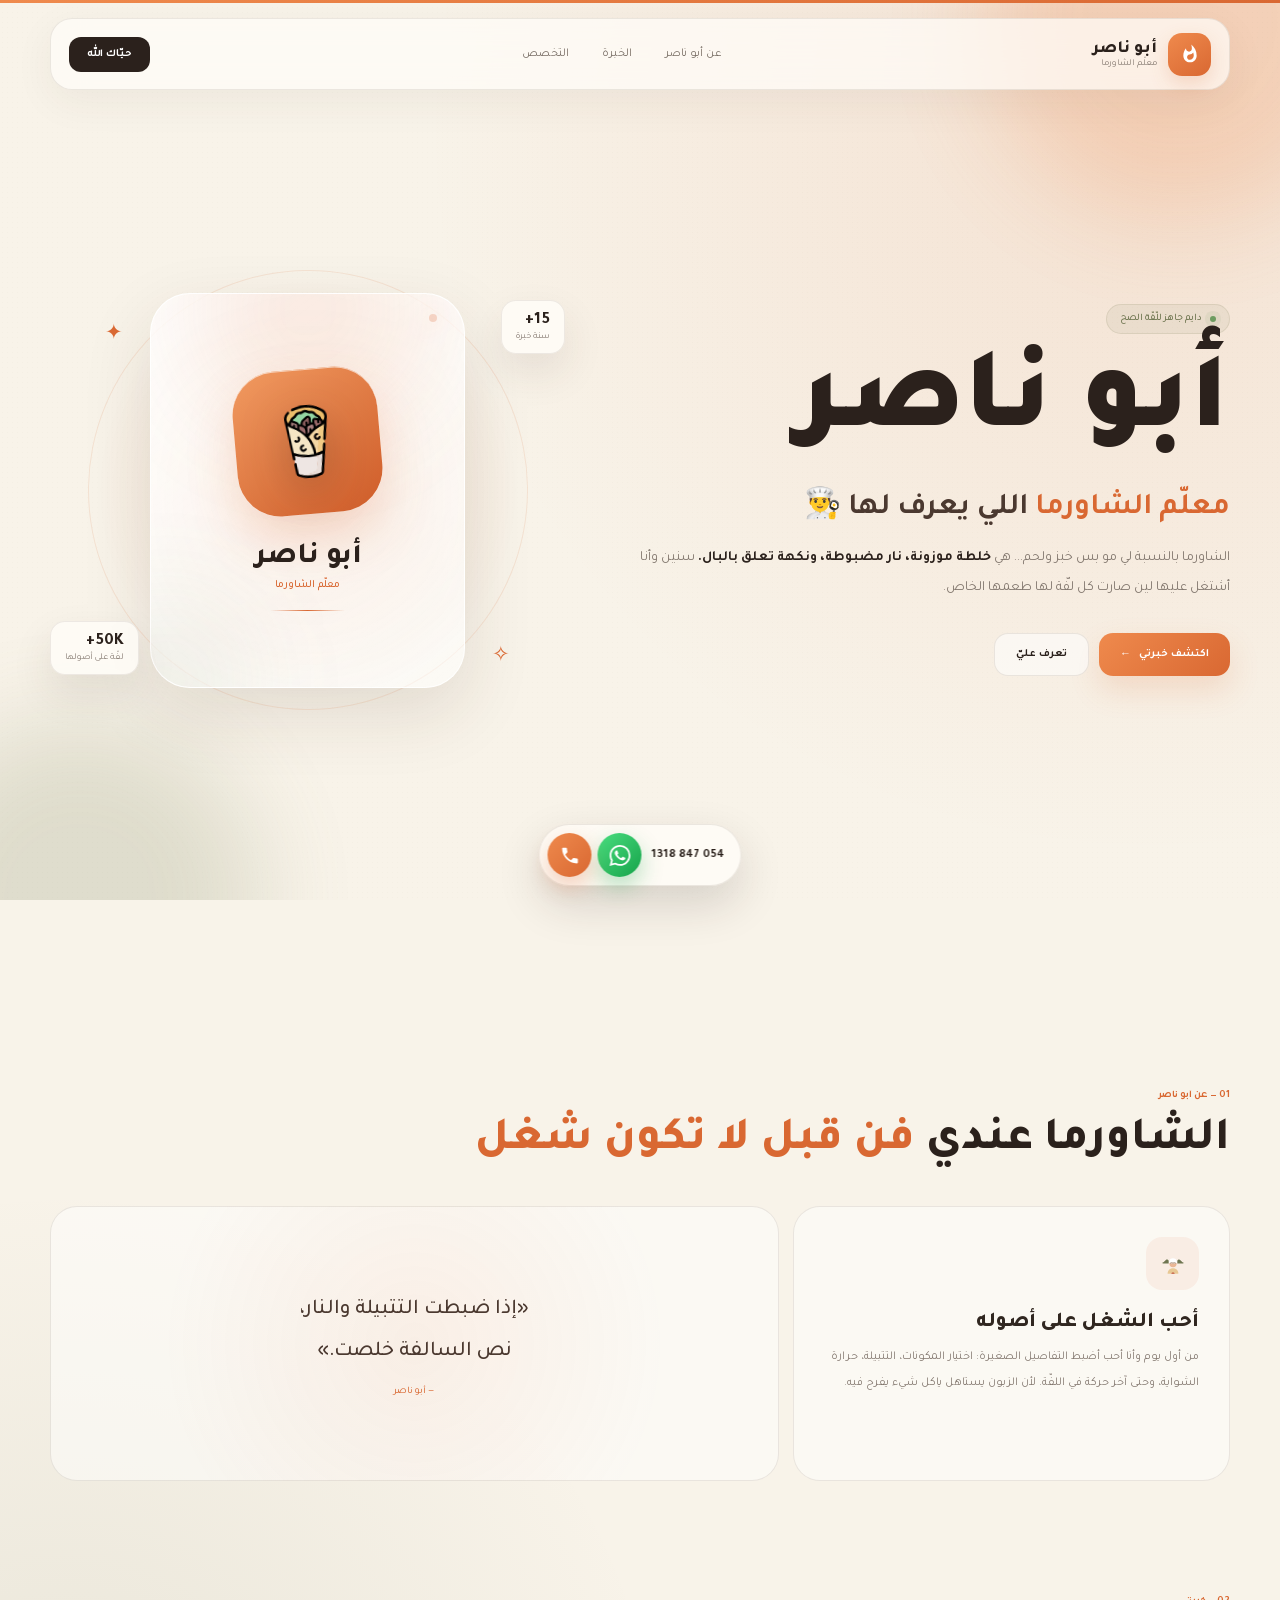
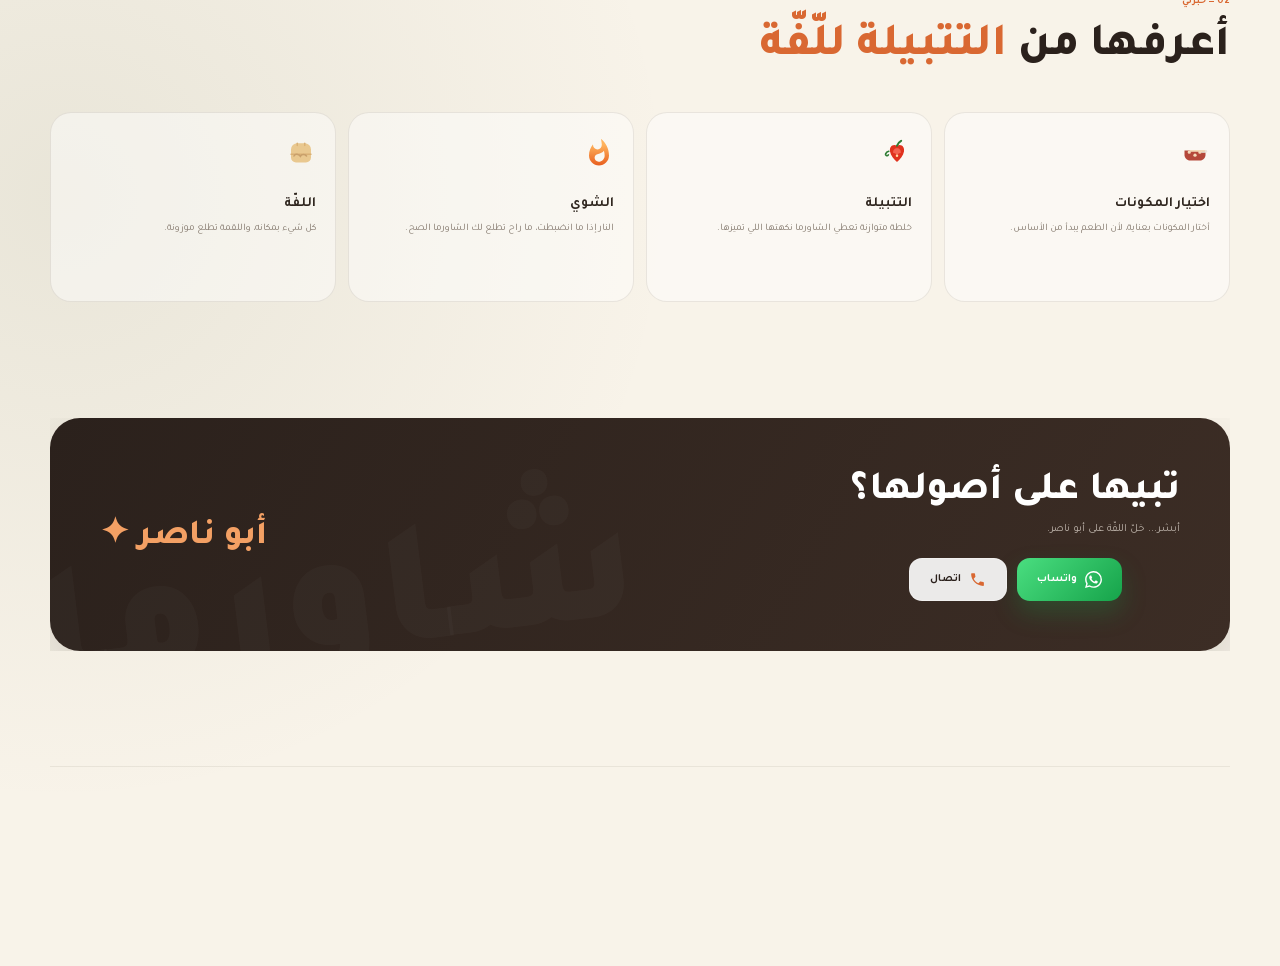
==== index.html @ ac4c7641 "ابو ناصر — معرفی شاورما، فونت Tajawal محلی، آواتار وکتوری" ====
<!DOCTYPE html>
<html lang="ar" dir="rtl" class="no-js">
<head>
<meta charset="UTF-8">
<meta name="viewport" content="width=device-width, initial-scale=1.0">
<meta name="color-scheme" content="light">
<meta name="theme-color" content="#f8f3e9">
<meta name="description" content="أبو ناصر — معلّم الشاورما. 15+ سنة خبرة، تتبيلة مضبوطة ونار صح، الطعم اللي يستاهل التجربة.">

<title>أبو ناصر | معلّم الشاورما</title>

<link rel="icon" href="assets/icons/favicon.svg" type="image/svg+xml">

<!-- Tajawal — محلي (Google Fonts) -->
    <link rel="preload" as="font" href="assets/fonts/tajawal-arabic-400.woff2" type="font/woff2" crossorigin>
    <link rel="preload" as="font" href="assets/fonts/tajawal-arabic-700.woff2" type="font/woff2" crossorigin>
    <link rel="preload" as="font" href="assets/fonts/tajawal-arabic-900.woff2" type="font/woff2" crossorigin>
    <link rel="preload" as="font" href="assets/fonts/tajawal-latin-400.woff2" type="font/woff2" crossorigin>
    <link rel="stylesheet" href="assets/fonts/tajawal.css">

<link rel="stylesheet" href="assets/css/style.css">
<script>document.documentElement.classList.remove("no-js");</script>
</head>


<body>

<div class="progress" aria-hidden="true">
    <div class="progress-fill"></div>
</div>

<!-- Background -->
<div class="background">
    <div class="blob one"></div>
    <div class="blob two"></div>
    <div class="noise"></div>
</div>


<!-- ================= NAV ================= -->

<nav>

    <a href="#" class="logo">

        <div class="logo-mark">
            <img src="assets/images/logo.svg" alt="" width="22" height="22">
        </div>

        <div class="logo-name">
            أبو ناصر
            <small>معلّم الشاورما</small>
        </div>

    </a>


    <ul class="links">

        <li>
            <a href="#about">عن أبو ناصر</a>
        </li>

        <li>
            <a href="#skills">الخبرة</a>
        </li>

        <li>
            <a href="#special">التخصص</a>
        </li>

    </ul>


    <a href="#special" class="nav-cta">
        حيّاك الله
    </a>

</nav>



<!-- ================= HERO ================= -->

<main class="hero">

    <div class="hero-content">

        <div class="tag">
            <span class="tag-dot"></span>
            دايم جاهز للّفّة الصح
        </div>


        <h1>
            أبو ناصر
        </h1>


        <div class="main-title">
            <span>معلّم الشاورما</span> اللي يعرف لها 👨‍🍳
        </div>


        <p class="description">
            الشاورما بالنسبة لي مو بس خبز ولحم...
            هي <b>خلطة موزونة، نار مضبوطة، ونكهة تعلق بالبال.</b>
            سنين وأنا أشتغل عليها لين صارت كل لفّة
            لها طعمها الخاص.
        </p>


        <div class="actions">

            <a href="#skills" class="btn btn-main">
                اكتشف خبرتي
                <span>←</span>
            </a>

            <a href="#about" class="btn btn-alt">
                تعرف عليّ
            </a>

        </div>

    </div>



    <!-- VISUAL -->

    <div class="visual">

        <div class="circle"></div>


        <div class="profile-card">

            <div class="avatar">
                <img src="assets/images/avatar.svg" alt="شاورما" width="70" height="70">
            </div>

            <div class="profile-name">
                أبو ناصر
            </div>

            <div class="profile-role">
                معلّم الشاورما
            </div>

            <div class="divider"></div>

        </div>


        <div class="float-card float-one">

            <strong>15+</strong>
            سنة خبرة

        </div>


        <div class="float-card float-two">

            <strong>50K+</strong>
            لفّة على أصولها

        </div>


        <div class="star one">
            ✦
        </div>

        <div class="star two">
            ✧
        </div>

    </div>

</main>



<!-- ================= STATS ================= -->

<div class="stats reveal">

    <div class="stat">

        <div class="stat-number">
            15+
        </div>

        <div class="stat-label">
            سنة خبرة
        </div>

    </div>


    <div class="stat">

        <div class="stat-number">
            50K+
        </div>

        <div class="stat-label">
            لفّة شاورما
        </div>

    </div>


    <div class="stat">

        <div class="stat-number">
            100%
        </div>

        <div class="stat-label">
            شغف وإتقان
        </div>

    </div>

</div>



<!-- ================= ABOUT ================= -->

<section id="about" class="reveal">

    <div class="section-kicker">
        01 — عن أبو ناصر
    </div>

    <div class="section-title">
        الشاورما عندي
        <span>فن قبل لا تكون شغل</span>
    </div>


    <div class="about">

        <div class="about-card">

            <div class="about-icon">
                <img src="assets/images/chef.svg" alt="" width="26" height="26">
            </div>

            <h3>
                أحب الشغل على أصوله
            </h3>

            <p>
                من أول يوم وأنا أحب أضبط التفاصيل الصغيرة:
                اختيار المكونات، التتبيلة، حرارة الشواية،
                وحتى آخر حركة في اللفّة.
                لأن الزبون يستاهل ياكل شيء يفرح فيه.
            </p>

        </div>


        <div class="about-card quote">

            <div>

                <p>
                    «إذا ضبطت التتبيلة والنار،
                    <br>
                    نص السالفة خلصت.»
                </p>

                <small>
                    — أبو ناصر
                </small>

            </div>

        </div>

    </div>

</section>



<!-- ================= SKILLS ================= -->

<section id="skills" class="reveal">

    <div class="section-kicker">
        02 — خبرتي
    </div>

    <div class="section-title">
        أعرفها من
        <span>التتبيلة للّفّة</span>
    </div>


    <div class="skills">

        <div class="skill">

            <div class="skill-icon">
                <img src="assets/images/meat.svg" alt="" width="28" height="28">
            </div>

            <h3>
                اختيار المكونات
            </h3>

            <p>
                أختار المكونات بعناية،
                لأن الطعم يبدأ من الأساس.
            </p>

        </div>


        <div class="skill">

            <div class="skill-icon">
                <img src="assets/images/chili.svg" alt="" width="28" height="28">
            </div>

            <h3>
                التتبيلة
            </h3>

            <p>
                خلطة متوازنة تعطي الشاورما
                نكهتها اللي تميزها.
            </p>

        </div>


        <div class="skill">

            <div class="skill-icon">
                <img src="assets/images/fire.svg" alt="" width="28" height="28">
            </div>

            <h3>
                الشوي
            </h3>

            <p>
                النار إذا ما انضبطت،
                ما راح تطلع لك الشاورما الصح.
            </p>

        </div>


        <div class="skill">

            <div class="skill-icon">
                <img src="assets/images/wrap.svg" alt="" width="28" height="28">
            </div>

            <h3>
                اللفّة
            </h3>

            <p>
                كل شيء بمكانه،
                واللقمة تطلع موزونة.
            </p>

        </div>

    </div>

</section>



<!-- ================= SIGNATURE ================= -->

<section id="special" class="reveal">

    <div class="signature">

        <div>

            <h2>
                تبيها على أصولها؟
            </h2>

            <p>
                أبشر... خلّ اللفّة على أبو ناصر.
            </p>


            <div class="signature-actions">

                <a href="https://wa.me/98548471318" target="_blank" rel="noopener" class="sig-btn sig-wa">
                    <img class="icon" src="assets/icons/whatsapp-white.svg" alt="" width="17" height="17">
                    واتساب
                </a>

                <a href="tel:+98548471318" class="sig-btn sig-tel">
                    <img class="icon" src="assets/icons/phone.svg" alt="" width="17" height="17">
                    اتصال
                </a>

            </div>

        </div>


        <div class="signature-name">
            أبو ناصر ✦
        </div>

    </div>

</section>



<!-- ================= FOOTER ================= -->

<footer>

    <div class="footer-top">

        <strong>
            أبو ناصر — معلّم الشاورما
        </strong>


        <div class="footer-contact">

            <a href="tel:+98548471318" class="fc fc-tel">
                <img class="icon" src="assets/icons/phone.svg" alt="" width="15" height="15">
                054 847 1318
            </a>

            <a href="https://wa.me/98548471318" target="_blank" rel="noopener" class="fc fc-wa">
                <img class="icon" src="assets/icons/whatsapp.svg" alt="" width="15" height="15">
                واتساب
            </a>

        </div>

    </div>


    <div class="footer-bottom">

        <span>
            © 2026 أبو ناصر
        </span>

        <span>
            الطعم اللي يستاهل التجربة ❤️
        </span>

    </div>

</footer>



<!-- ================= CONTACT DOCK ================= -->

<div class="contact-dock" aria-label="تواصل معنا">

    <span class="dock-num">
        054 847 1318
    </span>

    <a href="https://wa.me/98548471318" target="_blank" rel="noopener" class="dock-btn dock-wa" aria-label="واتساب">
        <img class="icon" src="assets/icons/whatsapp-white.svg" alt="" width="21" height="21">
    </a>

    <a href="tel:+98548471318" class="dock-btn dock-tel" aria-label="اتصال">
        <img class="icon" src="assets/icons/phone-white.svg" alt="" width="21" height="21">
    </a>

</div>



<script src="assets/js/main.js" defer></script>

</body>
</html>
---- assets/fonts/tajawal.css ----
/* Tajawal — downloaded locally from Google Fonts (weights 400/500/700/800/900) */

@font-face{
  font-family:"Tajawal";
  font-style:normal;
  font-weight:400;
  font-display:swap;
  src:url("./tajawal-arabic-400.woff2") format("woff2");
  unicode-range:U+0600-06FF,U+0750-077F,U+0870-088E,U+0890-0891,U+0897-08E1,U+08E3-08FF,U+200C-200E,U+2010-2011,U+204F,U+2E41,U+FB50-FDFF,U+FE70-FE74,U+FE76-FEFC,U+102E0-102FB,U+10E60-10E7E,U+10EC2-10EC4,U+10EFC-10EFF,U+1EE00-1EE03,U+1EE05-1EE1F,U+1EE21-1EE22,U+1EE24,U+1EE27,U+1EE29-1EE32,U+1EE34-1EE37,U+1EE39,U+1EE3B,U+1EE42,U+1EE47,U+1EE49,U+1EE4B,U+1EE4D-1EE4F,U+1EE51-1EE52,U+1EE54,U+1EE57,U+1EE59,U+1EE5B,U+1EE5D,U+1EE5F,U+1EE61-1EE62,U+1EE64,U+1EE67-1EE6A,U+1EE6C-1EE72,U+1EE74-1EE77,U+1EE79-1EE7C,U+1EE7E,U+1EE80-1EE89,U+1EE8B-1EE9B,U+1EEA1-1EEA3,U+1EEA5-1EEA9,U+1EEAB-1EEBB,U+1EEF0-1EEF1;
}

@font-face{
  font-family:"Tajawal";
  font-style:normal;
  font-weight:400;
  font-display:swap;
  src:url("./tajawal-latin-400.woff2") format("woff2");
  unicode-range:U+0000-00FF,U+0131,U+0152-0153,U+02BB-02BC,U+02C6,U+02DA,U+02DC,U+0304,U+0308,U+0329,U+2000-206F,U+20AC,U+2122,U+2191,U+2193,U+2212,U+2215,U+FEFF,U+FFFD;
}

@font-face{
  font-family:"Tajawal";
  font-style:normal;
  font-weight:500;
  font-display:swap;
  src:url("./tajawal-arabic-500.woff2") format("woff2");
  unicode-range:U+0600-06FF,U+0750-077F,U+0870-088E,U+0890-0891,U+0897-08E1,U+08E3-08FF,U+200C-200E,U+2010-2011,U+204F,U+2E41,U+FB50-FDFF,U+FE70-FE74,U+FE76-FEFC,U+102E0-102FB,U+10E60-10E7E,U+10EC2-10EC4,U+10EFC-10EFF,U+1EE00-1EE03,U+1EE05-1EE1F,U+1EE21-1EE22,U+1EE24,U+1EE27,U+1EE29-1EE32,U+1EE34-1EE37,U+1EE39,U+1EE3B,U+1EE42,U+1EE47,U+1EE49,U+1EE4B,U+1EE4D-1EE4F,U+1EE51-1EE52,U+1EE54,U+1EE57,U+1EE59,U+1EE5B,U+1EE5D,U+1EE5F,U+1EE61-1EE62,U+1EE64,U+1EE67-1EE6A,U+1EE6C-1EE72,U+1EE74-1EE77,U+1EE79-1EE7C,U+1EE7E,U+1EE80-1EE89,U+1EE8B-1EE9B,U+1EEA1-1EEA3,U+1EEA5-1EEA9,U+1EEAB-1EEBB,U+1EEF0-1EEF1;
}

@font-face{
  font-family:"Tajawal";
  font-style:normal;
  font-weight:500;
  font-display:swap;
  src:url("./tajawal-latin-500.woff2") format("woff2");
  unicode-range:U+0000-00FF,U+0131,U+0152-0153,U+02BB-02BC,U+02C6,U+02DA,U+02DC,U+0304,U+0308,U+0329,U+2000-206F,U+20AC,U+2122,U+2191,U+2193,U+2212,U+2215,U+FEFF,U+FFFD;
}

@font-face{
  font-family:"Tajawal";
  font-style:normal;
  font-weight:700;
  font-display:swap;
  src:url("./tajawal-arabic-700.woff2") format("woff2");
  unicode-range:U+0600-06FF,U+0750-077F,U+0870-088E,U+0890-0891,U+0897-08E1,U+08E3-08FF,U+200C-200E,U+2010-2011,U+204F,U+2E41,U+FB50-FDFF,U+FE70-FE74,U+FE76-FEFC,U+102E0-102FB,U+10E60-10E7E,U+10EC2-10EC4,U+10EFC-10EFF,U+1EE00-1EE03,U+1EE05-1EE1F,U+1EE21-1EE22,U+1EE24,U+1EE27,U+1EE29-1EE32,U+1EE34-1EE37,U+1EE39,U+1EE3B,U+1EE42,U+1EE47,U+1EE49,U+1EE4B,U+1EE4D-1EE4F,U+1EE51-1EE52,U+1EE54,U+1EE57,U+1EE59,U+1EE5B,U+1EE5D,U+1EE5F,U+1EE61-1EE62,U+1EE64,U+1EE67-1EE6A,U+1EE6C-1EE72,U+1EE74-1EE77,U+1EE79-1EE7C,U+1EE7E,U+1EE80-1EE89,U+1EE8B-1EE9B,U+1EEA1-1EEA3,U+1EEA5-1EEA9,U+1EEAB-1EEBB,U+1EEF0-1EEF1;
}

@font-face{
  font-family:"Tajawal";
  font-style:normal;
  font-weight:700;
  font-display:swap;
  src:url("./tajawal-latin-700.woff2") format("woff2");
  unicode-range:U+0000-00FF,U+0131,U+0152-0153,U+02BB-02BC,U+02C6,U+02DA,U+02DC,U+0304,U+0308,U+0329,U+2000-206F,U+20AC,U+2122,U+2191,U+2193,U+2212,U+2215,U+FEFF,U+FFFD;
}

@font-face{
  font-family:"Tajawal";
  font-style:normal;
  font-weight:800;
  font-display:swap;
  src:url("./tajawal-arabic-800.woff2") format("woff2");
  unicode-range:U+0600-06FF,U+0750-077F,U+0870-088E,U+0890-0891,U+0897-08E1,U+08E3-08FF,U+200C-200E,U+2010-2011,U+204F,U+2E41,U+FB50-FDFF,U+FE70-FE74,U+FE76-FEFC,U+102E0-102FB,U+10E60-10E7E,U+10EC2-10EC4,U+10EFC-10EFF,U+1EE00-1EE03,U+1EE05-1EE1F,U+1EE21-1EE22,U+1EE24,U+1EE27,U+1EE29-1EE32,U+1EE34-1EE37,U+1EE39,U+1EE3B,U+1EE42,U+1EE47,U+1EE49,U+1EE4B,U+1EE4D-1EE4F,U+1EE51-1EE52,U+1EE54,U+1EE57,U+1EE59,U+1EE5B,U+1EE5D,U+1EE5F,U+1EE61-1EE62,U+1EE64,U+1EE67-1EE6A,U+1EE6C-1EE72,U+1EE74-1EE77,U+1EE79-1EE7C,U+1EE7E,U+1EE80-1EE89,U+1EE8B-1EE9B,U+1EEA1-1EEA3,U+1EEA5-1EEA9,U+1EEAB-1EEBB,U+1EEF0-1EEF1;
}

@font-face{
  font-family:"Tajawal";
  font-style:normal;
  font-weight:800;
  font-display:swap;
  src:url("./tajawal-latin-800.woff2") format("woff2");
  unicode-range:U+0000-00FF,U+0131,U+0152-0153,U+02BB-02BC,U+02C6,U+02DA,U+02DC,U+0304,U+0308,U+0329,U+2000-206F,U+20AC,U+2122,U+2191,U+2193,U+2212,U+2215,U+FEFF,U+FFFD;
}

@font-face{
  font-family:"Tajawal";
  font-style:normal;
  font-weight:900;
  font-display:swap;
  src:url("./tajawal-arabic-900.woff2") format("woff2");
  unicode-range:U+0600-06FF,U+0750-077F,U+0870-088E,U+0890-0891,U+0897-08E1,U+08E3-08FF,U+200C-200E,U+2010-2011,U+204F,U+2E41,U+FB50-FDFF,U+FE70-FE74,U+FE76-FEFC,U+102E0-102FB,U+10E60-10E7E,U+10EC2-10EC4,U+10EFC-10EFF,U+1EE00-1EE03,U+1EE05-1EE1F,U+1EE21-1EE22,U+1EE24,U+1EE27,U+1EE29-1EE32,U+1EE34-1EE37,U+1EE39,U+1EE3B,U+1EE42,U+1EE47,U+1EE49,U+1EE4B,U+1EE4D-1EE4F,U+1EE51-1EE52,U+1EE54,U+1EE57,U+1EE59,U+1EE5B,U+1EE5D,U+1EE5F,U+1EE61-1EE62,U+1EE64,U+1EE67-1EE6A,U+1EE6C-1EE72,U+1EE74-1EE77,U+1EE79-1EE7C,U+1EE7E,U+1EE80-1EE89,U+1EE8B-1EE9B,U+1EEA1-1EEA3,U+1EEA5-1EEA9,U+1EEAB-1EEBB,U+1EEF0-1EEF1;
}

@font-face{
  font-family:"Tajawal";
  font-style:normal;
  font-weight:900;
  font-display:swap;
  src:url("./tajawal-latin-900.woff2") format("woff2");
  unicode-range:U+0000-00FF,U+0131,U+0152-0153,U+02BB-02BC,U+02C6,U+02DA,U+02DC,U+0304,U+0308,U+0329,U+2000-206F,U+20AC,U+2122,U+2191,U+2193,U+2212,U+2215,U+FEFF,U+FFFD;
}
---- assets/css/style.css ----
/* أبو ناصر — styles */

:root{
    --cream:#f8f3e9;
    --cream-dark:#eee5d6;

    --brown:#2b211c;
    --brown-light:#4b3930;

    --orange:#d96832;
    --orange-light:#ef8a4d;

    --olive:#6f7651;
    --olive-light:#89916a;

    --white:#fffdf8;
    --text:#302720;
    --muted:#81766d;
    --muted-2:#8b8076;
    --muted-3:#756b62;
    --muted-4:#b9afa6;
    --muted-5:#968b81;

    --glass:rgba(255,255,255,.58);
    --border:rgba(68,49,37,.10);

    --shadow:0 25px 70px rgba(64,43,28,.12);
    --shadow-sm:0 12px 30px rgba(64,43,28,.10);

    --green:#16a34a;
    --green-light:#4ade80;
}

*{
    margin:0;
    padding:0;
    box-sizing:border-box;
}

html{
    scroll-behavior:smooth;
    scroll-padding-top:100px;
}

html,
body{
    overflow-x:clip;
}

body{
    font-family:"Tajawal",sans-serif;
    background:
        radial-gradient(
            circle at 90% 5%,
            rgba(217,104,50,.13),
            transparent 27%
        ),
        radial-gradient(
            circle at 5% 70%,
            rgba(111,118,81,.11),
            transparent 28%
        ),
        var(--cream);

    color:var(--text);
}


/* =========================================
   BACKGROUND
========================================= */

.background{
    position:fixed;
    inset:0;
    pointer-events:none;
    z-index:-1;
    overflow:hidden;
}

.blob{
    position:absolute;
    border-radius:50%;
    filter:blur(48px);
    opacity:.22;
}

.blob.one{
    width:400px;
    height:400px;
    background:var(--orange-light);
    top:-180px;
    right:-100px;
    animation:blobOne 12s ease-in-out infinite;
}

.blob.two{
    width:360px;
    height:360px;
    background:var(--olive-light);
    bottom:-180px;
    left:-100px;
    animation:blobTwo 14s ease-in-out infinite;
}

@keyframes blobOne{
    0%,100%{
        transform:translate(0,0) scale(1);
    }
    50%{
        transform:translate(-35px,30px) scale(1.08);
    }
}

@keyframes blobTwo{
    0%,100%{
        transform:translate(0,0);
    }
    50%{
        transform:translate(35px,-25px);
    }
}

.noise{
    position:absolute;
    inset:0;
    opacity:.025;
    background-image:
        radial-gradient(
            rgba(50,35,25,.8) .6px,
            transparent .6px
        );
    background-size:5px 5px;
}


/* =========================================
   NAVIGATION
========================================= */

nav{
    position:sticky;
    top:14px;
    z-index:60;

    width:min(1180px,calc(100% - 34px));
    height:72px;

    margin:18px auto 0;

    padding:0 18px;

    display:flex;
    align-items:center;
    justify-content:space-between;

    background:rgba(255,253,248,.72);

    border:1px solid var(--border);
    border-radius:22px;

    backdrop-filter:blur(18px);
    -webkit-backdrop-filter:blur(18px);

    box-shadow:
        0 12px 40px rgba(68,49,37,.06);

    animation:navShow .8s ease both;
}

@keyframes navShow{
    from{
        opacity:0;
        transform:translateY(-20px);
    }
    to{
        opacity:1;
        transform:translateY(0);
    }
}

.logo{
    display:flex;
    align-items:center;
    gap:11px;

    text-decoration:none;
    color:var(--brown);
}

.logo-mark{
    width:43px;
    height:43px;

    display:grid;
    place-items:center;

    border-radius:14px;

    color:white;
    font-size:20px;

    background:
        linear-gradient(
            145deg,
            var(--orange-light),
            var(--orange)
        );

    box-shadow:
        0 8px 20px rgba(217,104,50,.20);

    transition:.4s ease;
}

.logo:hover .logo-mark{
    transform:rotate(-8deg) scale(1.05);
}

.logo-name{
    font-size:17px;
    font-weight:800;
}

.logo-name small{
    display:block;
    font-size:9px;
    color:var(--muted);
    font-weight:400;
    margin-top:-2px;
}

.links{
    display:flex;
    align-items:center;
    gap:3px;

    list-style:none;
}

.links a{
    text-decoration:none;
    color:var(--muted-3);

    font-size:12px;

    padding:10px 15px;

    border-radius:11px;

    transition:.3s ease;
}

.links a:hover{
    color:var(--orange);
    background:rgba(217,104,50,.07);
}

.nav-cta{
    text-decoration:none;

    color:white;

    background:var(--brown);

    padding:11px 18px;

    border-radius:12px;

    font-size:11px;
    font-weight:700;

    transition:.35s ease;
}

.nav-cta:hover{
    background:var(--orange);
    transform:translateY(-2px);
}


/* =========================================
   HERO
========================================= */

.hero{
    width:min(1180px,calc(100% - 34px));

    min-height:calc(100vh - 100px);
    min-height:calc(100dvh - 100px);

    margin:auto;

    display:grid;

    grid-template-columns:1.08fr .92fr;

    align-items:center;

    gap:60px;

    padding:65px 0;
}

.hero-content{
    animation:heroText 1s .15s ease both;
}

@keyframes heroText{
    from{
        opacity:0;
        transform:translateY(30px);
    }
    to{
        opacity:1;
        transform:translateY(0);
    }
}

.tag{
    display:inline-flex;
    align-items:center;
    gap:8px;

    padding:8px 13px;

    border-radius:100px;

    background:rgba(111,118,81,.08);

    border:1px solid rgba(111,118,81,.14);

    color:var(--olive);

    font-size:10px;
    font-weight:500;

    margin-bottom:23px;
}

.tag-dot{
    width:6px;
    height:6px;

    border-radius:50%;

    background:#6d9c60;

    box-shadow:
        0 0 0 5px rgba(109,156,96,.09);

    animation:pulse 2s infinite;
}

@keyframes pulse{
    50%{
        box-shadow:
            0 0 0 9px rgba(109,156,96,.02);
    }
}

h1{
    font-size:clamp(68px,9vw,116px);

    line-height:.9;

    font-weight:900;

    color:var(--brown);

    margin-bottom:25px;
}

.main-title{
    font-size:clamp(20px,2.4vw,30px);

    font-weight:700;

    color:var(--brown-light);

    margin-bottom:16px;
}

.main-title span{
    color:var(--orange);
}

.description{
    max-width:590px;

    color:var(--muted);

    font-size:14px;

    line-height:2.15;

    margin-bottom:30px;
}

.description b{
    color:var(--brown);
}

.actions{
    display:flex;
    gap:10px;
    flex-wrap:wrap;
}

.btn{
    display:inline-flex;
    align-items:center;
    justify-content:center;
    gap:8px;

    text-decoration:none;

    padding:14px 21px;

    border-radius:14px;

    font-size:11px;
    font-weight:700;

    transition:.4s ease;
}

.btn-main{
    color:white;

    background:
        linear-gradient(
            135deg,
            var(--orange-light),
            var(--orange)
        );

    box-shadow:
        0 14px 30px rgba(217,104,50,.17);
}

.btn-main:hover{
    transform:translateY(-4px);
    box-shadow:
        0 18px 38px rgba(217,104,50,.24);
}

.btn-alt{
    color:var(--brown);

    background:rgba(255,255,255,.55);

    border:1px solid var(--border);
}

.btn-alt:hover{
    transform:translateY(-4px);

    border-color:rgba(217,104,50,.25);

    color:var(--orange);
}


/* =========================================
   HERO CARD
========================================= */

.visual{
    position:relative;

    min-height:520px;

    display:grid;
    place-items:center;

    animation:visualShow 1.1s .25s ease both;
}

@keyframes visualShow{
    from{
        opacity:0;
    }
    to{
        opacity:1;
    }
}

.circle{
    position:absolute;

    width:440px;
    height:440px;

    border-radius:50%;

    background:
        radial-gradient(
            circle,
            rgba(217,104,50,.12),
            rgba(217,104,50,.035) 52%,
            transparent 70%
        );

    border:1px solid rgba(217,104,50,.12);

    animation:circleFloat 7s ease-in-out infinite;
}

.circle::after{
    content:"";

    position:absolute;

    width:8px;
    height:8px;

    border-radius:50%;

    background:var(--orange);

    top:43px;
    right:90px;

    box-shadow:
        0 0 20px rgba(217,104,50,.5);
}

@keyframes circleFloat{
    0%,100%{
        transform:translateY(0) rotate(0);
    }

    50%{
        transform:translateY(-13px) rotate(2deg);
    }
}

.profile-card{
    width:315px;
    height:395px;

    position:relative;

    overflow:hidden;

    display:flex;
    flex-direction:column;
    align-items:center;
    justify-content:center;

    border-radius:40px;

    background:
        linear-gradient(
            145deg,
            rgba(255,255,255,.86),
            rgba(255,255,255,.54)
        );

    border:1px solid rgba(255,255,255,.8);

    backdrop-filter:blur(18px);

    box-shadow:var(--shadow);
}

.profile-card::before{
    content:"";

    position:absolute;

    width:230px;
    height:230px;

    border-radius:50%;

    background:rgba(217,104,50,.12);

    filter:blur(55px);

    top:-100px;
}

.profile-card::after{
    content:"";

    position:absolute;

    width:170px;
    height:170px;

    border-radius:50%;

    background:rgba(111,118,81,.09);

    filter:blur(50px);

    bottom:-80px;
    left:-70px;
}

.avatar{
    width:145px;
    height:145px;

    position:relative;
    z-index:2;

    display:grid;
    place-items:center;

    border-radius:43px;

    background:
        linear-gradient(
            145deg,
            #f19a60,
            #cf5c29
        );

    font-size:67px;

    box-shadow:
        0 24px 50px rgba(217,104,50,.22),
        inset 0 1px rgba(255,255,255,.6);

    transform:rotate(-5deg);

    transition:.5s ease;
}

.profile-card:hover .avatar{
    transform:rotate(0) scale(1.06);
}

.profile-name{
    position:relative;
    z-index:2;

    margin-top:26px;

    font-size:29px;
    font-weight:800;

    color:var(--brown);
}

.profile-role{
    position:relative;
    z-index:2;

    margin-top:4px;

    font-size:11px;

    color:var(--orange);

    font-weight:500;
}

.divider{
    position:relative;
    z-index:2;

    width:75px;
    height:1px;

    margin-top:18px;

    background:
        linear-gradient(
            90deg,
            transparent,
            var(--orange),
            transparent
        );
}


/* floating cards */

.float-card{
    position:absolute;

    padding:11px 14px;

    background:rgba(255,253,248,.82);

    border:1px solid rgba(68,49,37,.09);

    backdrop-filter:blur(15px);

    border-radius:15px;

    box-shadow:
        0 18px 40px rgba(68,49,37,.10);

    color:var(--muted);

    font-size:9px;

    animation:floatCard 5s ease-in-out infinite;
}

.float-card strong{
    display:block;

    color:var(--brown);

    font-size:16px;

    font-weight:800;

    line-height:1.2;
}

.float-one{
    top:70px;
    right:0;
}

.float-two{
    bottom:75px;
    left:0;

    animation-delay:-2.5s;
}

@keyframes floatCard{
    0%,100%{
        transform:translateY(0);
    }
    50%{
        transform:translateY(-10px);
    }
}

.star{
    position:absolute;

    color:var(--orange);

    font-size:21px;

    animation:starFloat 4s ease-in-out infinite;
}

.star.one{
    left:55px;
    top:90px;
}

.star.two{
    right:55px;
    bottom:80px;

    animation-delay:-2s;
}

@keyframes starFloat{
    0%,100%{
        opacity:.35;
        transform:translateY(0) rotate(0);
    }

    50%{
        opacity:1;
        transform:translateY(-9px) rotate(20deg);
    }
}


/* =========================================
   STATS
========================================= */

.stats{
    width:min(900px,calc(100% - 34px));

    margin:-10px auto 115px;

    display:grid;

    grid-template-columns:repeat(3,1fr);

    gap:12px;
}

.stat{
    text-align:center;

    padding:23px 15px;

    border-radius:19px;

    background:rgba(255,255,255,.46);

    border:1px solid var(--border);

    transition:.4s ease;
}

.stat:hover{
    transform:translateY(-7px);

    background:rgba(255,255,255,.75);

    box-shadow:
        0 15px 35px rgba(68,49,37,.08);
}

.stat-number{
    color:var(--orange);

    font-size:28px;

    font-weight:800;
}

.stat-label{
    color:var(--muted-2);

    font-size:9px;

    margin-top:2px;
}


/* =========================================
   SECTIONS
========================================= */

section{
    width:min(1180px,calc(100% - 34px));

    margin:0 auto 115px;
}

.section-kicker{
    color:var(--orange);

    font-size:10px;

    font-weight:700;

    margin-bottom:7px;
}

.section-title{
    font-size:clamp(29px,4vw,46px);

    line-height:1.4;

    font-weight:800;

    color:var(--brown);
}

.section-title span{
    color:var(--orange);
}


/* =========================================
   ABOUT
========================================= */

.about{
    margin-top:33px;

    display:grid;

    grid-template-columns:.75fr 1.25fr;

    gap:14px;
}

.about-card{
    min-height:275px;

    padding:30px;

    border-radius:27px;

    background:rgba(255,255,255,.48);

    border:1px solid var(--border);

    transition:.4s ease;

    position:relative;

    overflow:hidden;
}

.about-card:hover{
    transform:translateY(-7px);

    background:rgba(255,255,255,.68);

    box-shadow:var(--shadow);
}

.about-icon{
    width:53px;
    height:53px;

    display:grid;
    place-items:center;

    border-radius:16px;

    background:rgba(217,104,50,.08);

    color:var(--orange);

    font-size:23px;

    margin-bottom:20px;
}

.about-icon img{
    width:26px;
    height:26px;
}

.about-card h3{
    font-size:21px;

    font-weight:800;

    margin-bottom:10px;
}

.about-card p{
    color:var(--muted);

    font-size:12px;

    line-height:2.1;
}

.quote{
    display:flex;

    align-items:center;
    justify-content:center;

    text-align:center;

    background:
        radial-gradient(
            circle at center,
            rgba(217,104,50,.07),
            transparent 65%
        ),
        rgba(255,255,255,.48);
}

.quote p{
    font-size:21px;

    line-height:2;

    font-weight:500;

    color:var(--brown-light);
}

.quote small{
    display:block;

    color:var(--orange);

    font-size:10px;

    margin-top:13px;
}


/* =========================================
   SKILLS
========================================= */

.skills{
    margin-top:33px;

    display:grid;

    grid-template-columns:repeat(4,1fr);

    gap:12px;
}

.skill{
    position:relative;

    overflow:hidden;

    padding:25px 19px;

    min-height:190px;

    border-radius:21px;

    background:rgba(255,255,255,.45);

    border:1px solid var(--border);

    transition:.4s ease;
}

.skill:hover{
    transform:translateY(-8px);

    background:rgba(255,255,255,.72);

    box-shadow:
        0 18px 40px rgba(68,49,37,.08);
}

.skill::after{
    content:"";

    position:absolute;

    height:3px;

    bottom:0;
    right:0;
    left:0;

    background:
        linear-gradient(
            90deg,
            var(--orange),
            var(--orange-light)
        );

    transform:scaleX(0);

    transform-origin:right;

    transition:.4s ease;
}

.skill:hover::after{
    transform:scaleX(1);
}

.skill-icon{
    font-size:27px;

    margin-bottom:15px;
}

.skill-icon img{
    width:30px;
    height:30px;

    object-fit:contain;
}

.skill h3{
    font-size:14px;

    margin-bottom:7px;

    font-weight:700;
}

.skill p{
    color:var(--muted-2);

    font-size:10px;

    line-height:1.9;
}


/* =========================================
   SIGNATURE
========================================= */

.signature{
    position:relative;

    overflow:hidden;

    padding:50px;

    border-radius:30px;

    background:
        linear-gradient(
            120deg,
            var(--brown),
            #3c2d25
        );

    color:white;

    display:flex;

    justify-content:space-between;

    align-items:center;

    gap:30px;

    box-shadow:
        0 25px 60px rgba(43,33,28,.17);
}

.signature::after{
    content:"شاورما";

    position:absolute;

    left:-15px;
    bottom:-80px;

    font-size:180px;

    font-weight:900;

    color:rgba(255,255,255,.025);

    transform:rotate(-7deg);

    pointer-events:none;
}

.signature h2{
    font-size:clamp(25px,4vw,40px);

    font-weight:800;

    margin-bottom:7px;
}

.signature p{
    color:var(--muted-4);

    font-size:11px;
}

.signature-actions{
    position:relative;
    z-index:2;

    display:flex;
    flex-wrap:wrap;
    justify-content:center;

    gap:10px;

    margin-top:22px;
}

.sig-btn{
    display:inline-flex;
    align-items:center;

    gap:8px;

    padding:12px 20px;

    border-radius:13px;

    text-decoration:none;

    font-size:11px;
    font-weight:700;

    transition:.35s ease;
}

.sig-btn .icon{
    width:17px;
    height:17px;
}

.sig-wa{
    color:#fff;

    background:linear-gradient(135deg,var(--green-light),var(--green));

    box-shadow:0 12px 25px rgba(22,163,74,.25);
}

.sig-tel{
    color:var(--brown);

    background:rgba(255,255,255,.9);

    border:1px solid rgba(255,255,255,.25);
}

.sig-btn:hover{
    transform:translateY(-3px);
}

.signature-name{
    position:relative;
    z-index:2;

    color:#f3a064;

    font-size:35px;

    font-weight:800;

    white-space:nowrap;
}


/* =========================================
   FOOTER
========================================= */

footer{
    width:min(1180px,calc(100% - 34px));

    margin:auto;

    padding:34px 0 100px;

    border-top:1px solid rgba(68,49,37,.08);

    display:flex;
    flex-direction:column;

    gap:16px;

    color:var(--muted-5);

    font-size:9px;
}

.footer-top{
    display:flex;
    align-items:center;
    justify-content:space-between;

    flex-wrap:wrap;

    gap:14px;
}

footer strong{
    color:var(--brown);

    font-size:12px;

    font-weight:700;
}

.footer-contact{
    display:flex;
    align-items:center;

    gap:10px;

    flex-wrap:wrap;
}

.fc{
    display:inline-flex;
    align-items:center;

    gap:8px;

    padding:10px 15px;

    border-radius:100px;

    text-decoration:none;

    font-size:10px;
    font-weight:500;

    color:var(--brown);

    background:rgba(255,255,255,.55);

    border:1px solid var(--border);

    transition:.3s ease;
}

.fc .icon{
    width:15px;
    height:15px;
}

.fc-wa:hover{
    color:#0f7a37;

    border-color:rgba(22,163,74,.35);

    background:rgba(74,222,128,.12);
}

.fc-tel:hover{
    color:var(--orange);

    border-color:rgba(217,104,50,.35);

    background:rgba(217,104,50,.08);
}

.footer-bottom{
    display:flex;
    align-items:center;
    justify-content:space-between;

    flex-wrap:wrap;

    gap:8px;
}


/* =========================================
   CONTACT DOCK
========================================= */

.contact-dock{
    position:fixed;

    bottom:14px;

    left:50%;

    transform:translateX(-50%);

    z-index:80;

    display:flex;
    align-items:center;

    gap:6px;

    padding:8px;

    border-radius:100px;

    background:rgba(255,253,248,.8);

    border:1px solid var(--border);

    backdrop-filter:blur(16px);
    -webkit-backdrop-filter:blur(16px);

    box-shadow:0 18px 45px rgba(43,33,28,.16);
}

.dock-num{
    padding:0 8px 0 4px;

    color:var(--brown);

    font-size:12px;
    font-weight:700;

    white-space:nowrap;
}

.dock-btn{
    display:grid;
    place-items:center;

    width:44px;
    height:44px;

    border-radius:50%;

    color:#fff;

    text-decoration:none;

    transition:.3s ease;
}

.dock-btn .icon{
    width:21px;
    height:21px;
}

.dock-wa{
    background:linear-gradient(135deg,var(--green-light),var(--green));

    box-shadow:0 10px 22px rgba(22,163,74,.30);
}

.dock-tel{
    background:linear-gradient(135deg,var(--orange-light),var(--orange));

    box-shadow:0 10px 22px rgba(217,104,50,.30);
}

.dock-btn:hover{
    transform:translateY(-3px) scale(1.05);
}


/* =========================================
   REVEAL
========================================= */

/************************************************
   REVEAL — scroll-driven (view timeline)
   في المتصفحات الحديثة، وأحياناً IntersectionObserver
   كأسلوب احتياطي في المتصفحات القديمة
************************************************/

@supports (animation-timeline: view()){

    .reveal{
        opacity:0;

        animation:revealUp .9s ease both;

        animation-timeline:view();

        animation-range:entry 0% entry 42%;
    }

    @keyframes revealUp{
        from{
            opacity:0;
            translate:0 34px;
        }
        to{
            opacity:1;
            translate:0 0;
        }
    }
}

@supports not (animation-timeline: view()){

    .reveal{
        opacity:0;

        translate:0 26px;

        transition:
            opacity .7s ease,
            translate .7s ease;
    }

    .reveal.show{
        opacity:1;

        translate:0 0;
    }
}

.no-js .reveal{
    opacity:1;
    translate:0 0;
}


/* =========================================
   RESPONSIVE
========================================= */

@media(max-width:900px){

    .blob{
        filter:blur(40px);
        opacity:.16;
    }

    .links{
        display:none;
    }

    .hero{
        grid-template-columns:1fr;

        text-align:center;

        gap:20px;

        padding-top:60px;
    }

    .hero-content{
        display:flex;

        flex-direction:column;

        align-items:center;
    }

    .description{
        max-width:650px;
    }

    .visual{
        min-height:500px;
    }

    .about{
        grid-template-columns:1fr;
    }

    .skills{
        grid-template-columns:repeat(2,1fr);
    }

    .signature{
        flex-direction:column;

        text-align:center;
    }
}


@media(max-width:600px){

    nav{
        height:61px;

        border-radius:17px;

        padding:0 12px;
    }

    .logo-mark{
        width:37px;
        height:37px;
        border-radius:12px;
    }

    .logo-name{
        font-size:14px;
    }

    .logo-name small{
        font-size:8px;
    }

    .nav-cta{
        padding:9px 12px;
        font-size:9px;
    }

    .hero{
        padding:60px 0 40px;
    }

    h1{
        font-size:70px;
    }

    .main-title{
        font-size:18px;
    }

    .description{
        font-size:11px;
    }

    .circle{
        width:315px;
        height:315px;
    }

    .profile-card{
        width:245px;
        height:315px;
        border-radius:32px;
    }

    .avatar{
        width:105px;
        height:105px;
        border-radius:31px;
        font-size:48px;
    }

    .profile-name{
        font-size:24px;
        margin-top:20px;
    }

    .float-card{
        padding:9px 11px;
        font-size:8px;
    }

    .float-card strong{
        font-size:14px;
    }

    .float-one{
        right:-2px;
    }

    .float-two{
        left:-2px;
    }

    .stats{
        grid-template-columns:1fr;

        margin-bottom:85px;
    }

    section{
        margin-bottom:85px;
    }

    .about-card{
        padding:25px;
    }

    .skills{
        grid-template-columns:1fr 1fr;
        gap:9px;
    }

    .skill{
        min-height:175px;
        padding:19px 14px;
    }

    .signature{
        padding:35px 20px;
    }

    .signature-name{
        font-size:28px;
    }

    footer{
        flex-direction:column;

        gap:9px;

        text-align:center;

        padding-bottom:104px;
    }

    .footer-top,
    .footer-bottom{
        justify-content:center;
    }

    .contact-dock{
        bottom:10px;
    }
}

@media(max-width:420px){

    .dock-num{
        display:none;
    }
}

@media (prefers-reduced-motion: reduce){

    *,
    *::before,
    *::after{
        animation-duration:.01ms !important;
        animation-iteration-count:1 !important;
        transition-duration:.01ms !important;
    }

    .progress-fill{
        display:none;
    }
}


/* =========================================
   MODERN TOUCHES
========================================= */

/* أيقونات — ملفات SVG مستقلة (لا تعتمد على mask) */
.icon{
    display:inline-block;
    flex:none;

    object-fit:contain;

    pointer-events:none;
}

/* الشعار والأفاتار */
.logo-mark img{
    width:20px;
    height:20px;

    pointer-events:none;
}

.avatar img{
    width:50%;
    max-width:82px;
    height:auto;

    pointer-events:none;

    filter:drop-shadow(0 14px 22px rgba(43,33,28,.25));
}

/* إحساس لمسي عند الضغط */
.is-down{
    scale:.94;
}

.btn,
.nav-cta,
.sig-btn,
.fc,
.dock-btn{
    transition:
        transform .35s ease,
        translate .35s ease,
        scale .18s ease,
        box-shadow .35s ease,
        border-color .3s ease,
        background-color .3s ease,
        color .3s ease;
}

/* عناوين متوازنة */
h1,
.main-title,
.section-title,
.signature h2{
    text-wrap:balance;
}

/* شريط التقدّم أثناء التمرير — بدون جافاسكربت */
.progress{
    position:fixed;
    top:0;
    inset-inline:0;
    z-index:90;
    height:3px;

    pointer-events:none;
}

.progress-fill{
    width:100%;
    height:100%;

    background:linear-gradient(
        90deg,
        var(--orange-light),
        var(--orange)
    );

    transform-origin:100% 50%;

    animation:progressBar linear both;
    animation-timeline:scroll(root);
}

@keyframes progressBar{
    to{
        transform:scaleX(1);
    }
}

/* =========================================
   SMOOTH SCROLL — جلوگیری از لرزش هنگام اسکرول
========================================= */

/* أثناء التمرير، يتم إيقاف كل الأنيميشنات الزخرفية مؤقتاً
   حتى تبقى الحركة سلسة وتامة */
html.is-scrolling .blob,
html.is-scrolling .circle,
html.is-scrolling .float-card,
html.is-scrolling .star,
html.is-scrolling .tag-dot{
    animation-play-state:paused;
}

/* الأقسام خارج الشاشة لا تُرسم أثناء التمرير → سلاسة أعلى */
.stats,
section,
footer{
    content-visibility:auto;
    contain-intrinsic-size:1100px;
}
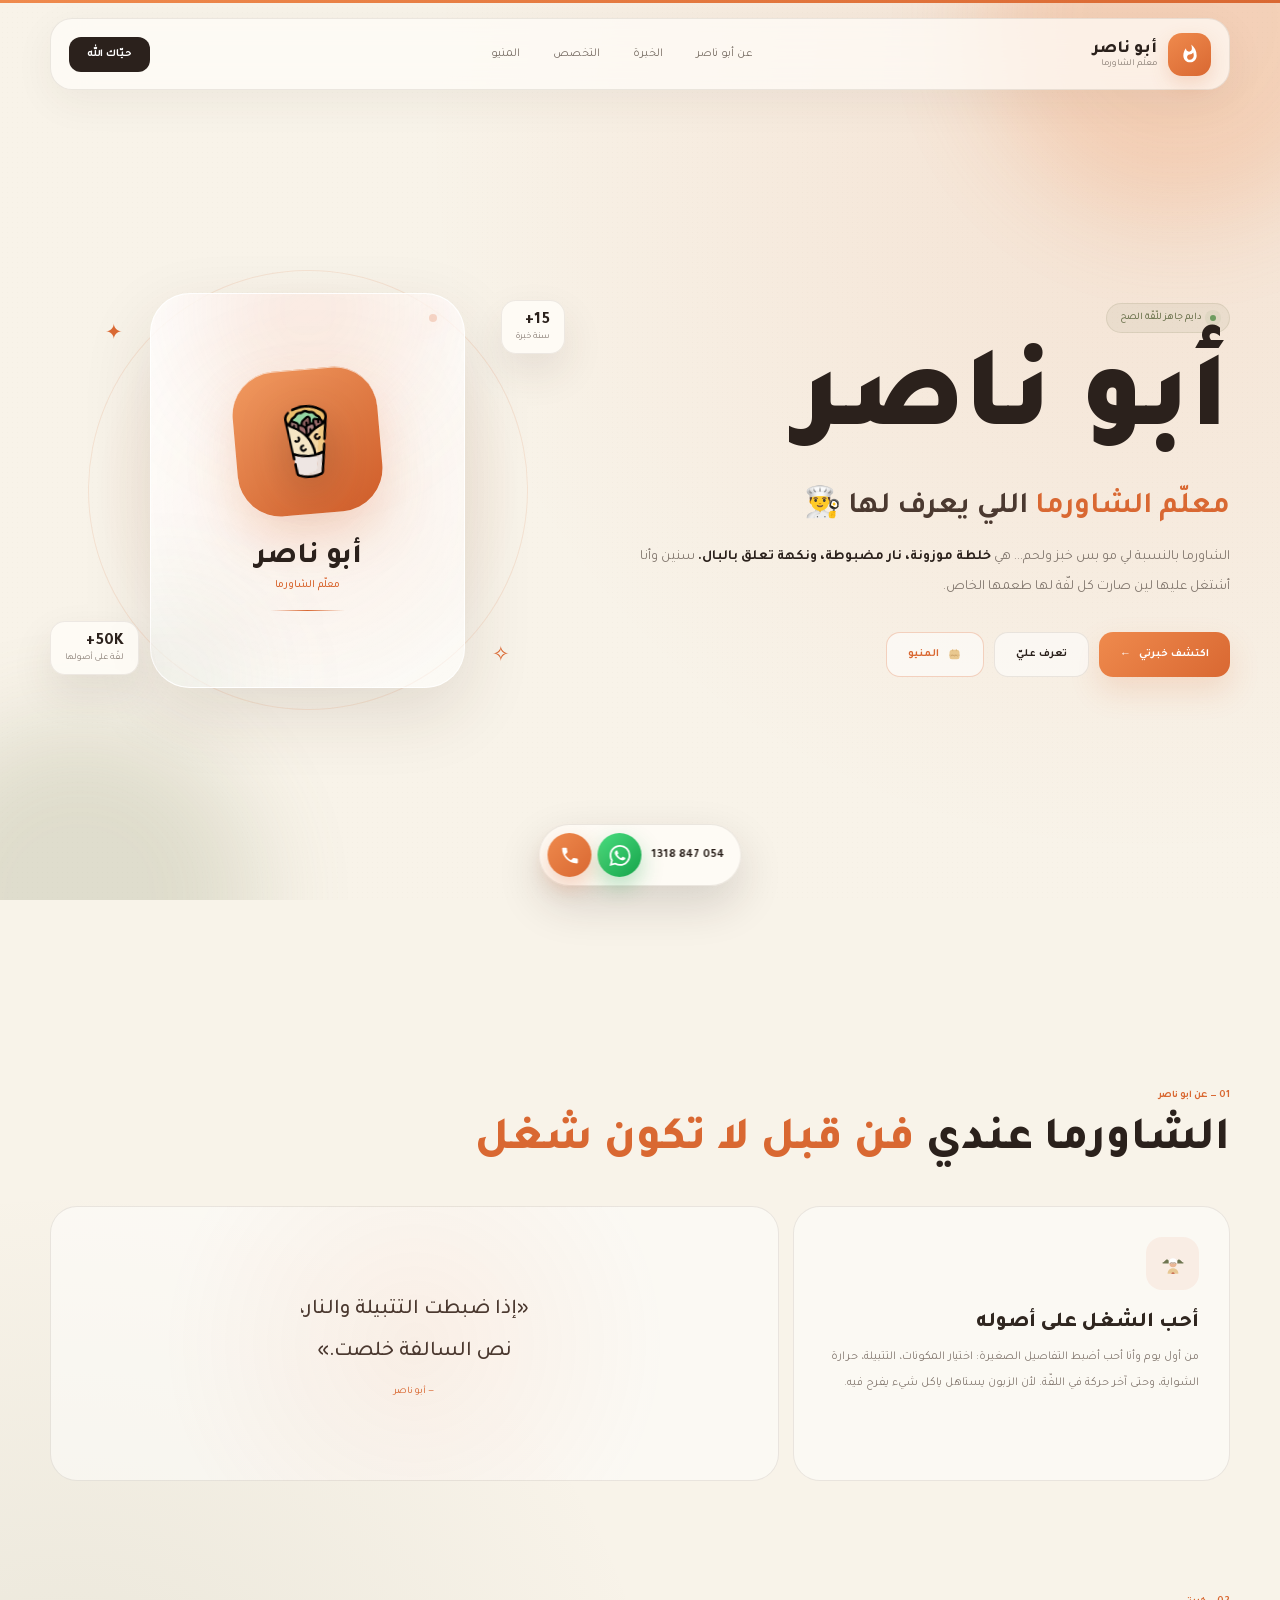
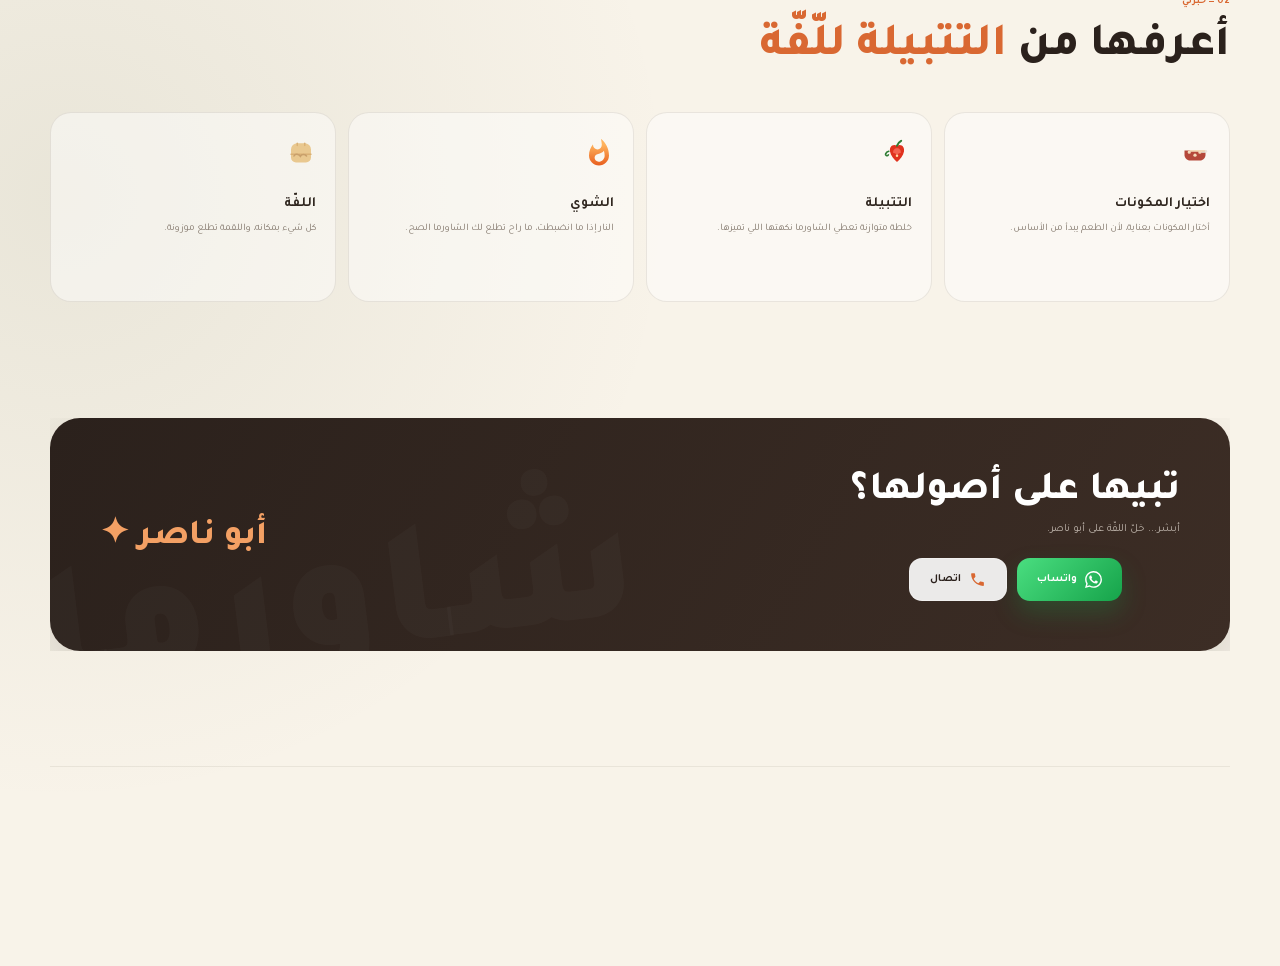
==== commit dca6dbf0: "منيو حلب الشهباء: بازطراحی کامل + تصاویر وکتوری هر آیتم + نماد ریال سعودی از ویکی‌پدیا" ====
--- a/index.html
+++ b/index.html
@@ -69,6 +69,10 @@
             <a href="#special">التخصص</a>
         </li>
 
+        <li>
+            <a href="menu.html">المنيو</a>
+        </li>
+
     </ul>
 
 
@@ -121,6 +125,11 @@
                 تعرف عليّ
             </a>
 
+            <a href="menu.html" class="btn btn-menu">
+                <img class="icon" src="assets/images/wrap.svg" alt="" width="15" height="15">
+                المنيو
+            </a>
+
         </div>
 
     </div>
--- a/assets/css/style.css
+++ b/assets/css/style.css
@@ -461,6 +461,37 @@
     color:var(--orange);
 }
 
+.btn-menu{
+    color:var(--orange);
+
+    background:rgba(255,255,255,.55);
+
+    border:1px solid rgba(217,104,50,.28);
+}
+
+.btn-menu .icon{
+    width:15px;
+    height:15px;
+}
+
+.btn-menu:hover{
+    transform:translateY(-4px);
+
+    color:#fff;
+
+    border-color:transparent;
+
+    background:
+        linear-gradient(
+            135deg,
+            var(--orange-light),
+            var(--orange)
+        );
+
+    box-shadow:
+        0 18px 38px rgba(217,104,50,.24);
+}
+
 
 /* =========================================
    HERO CARD
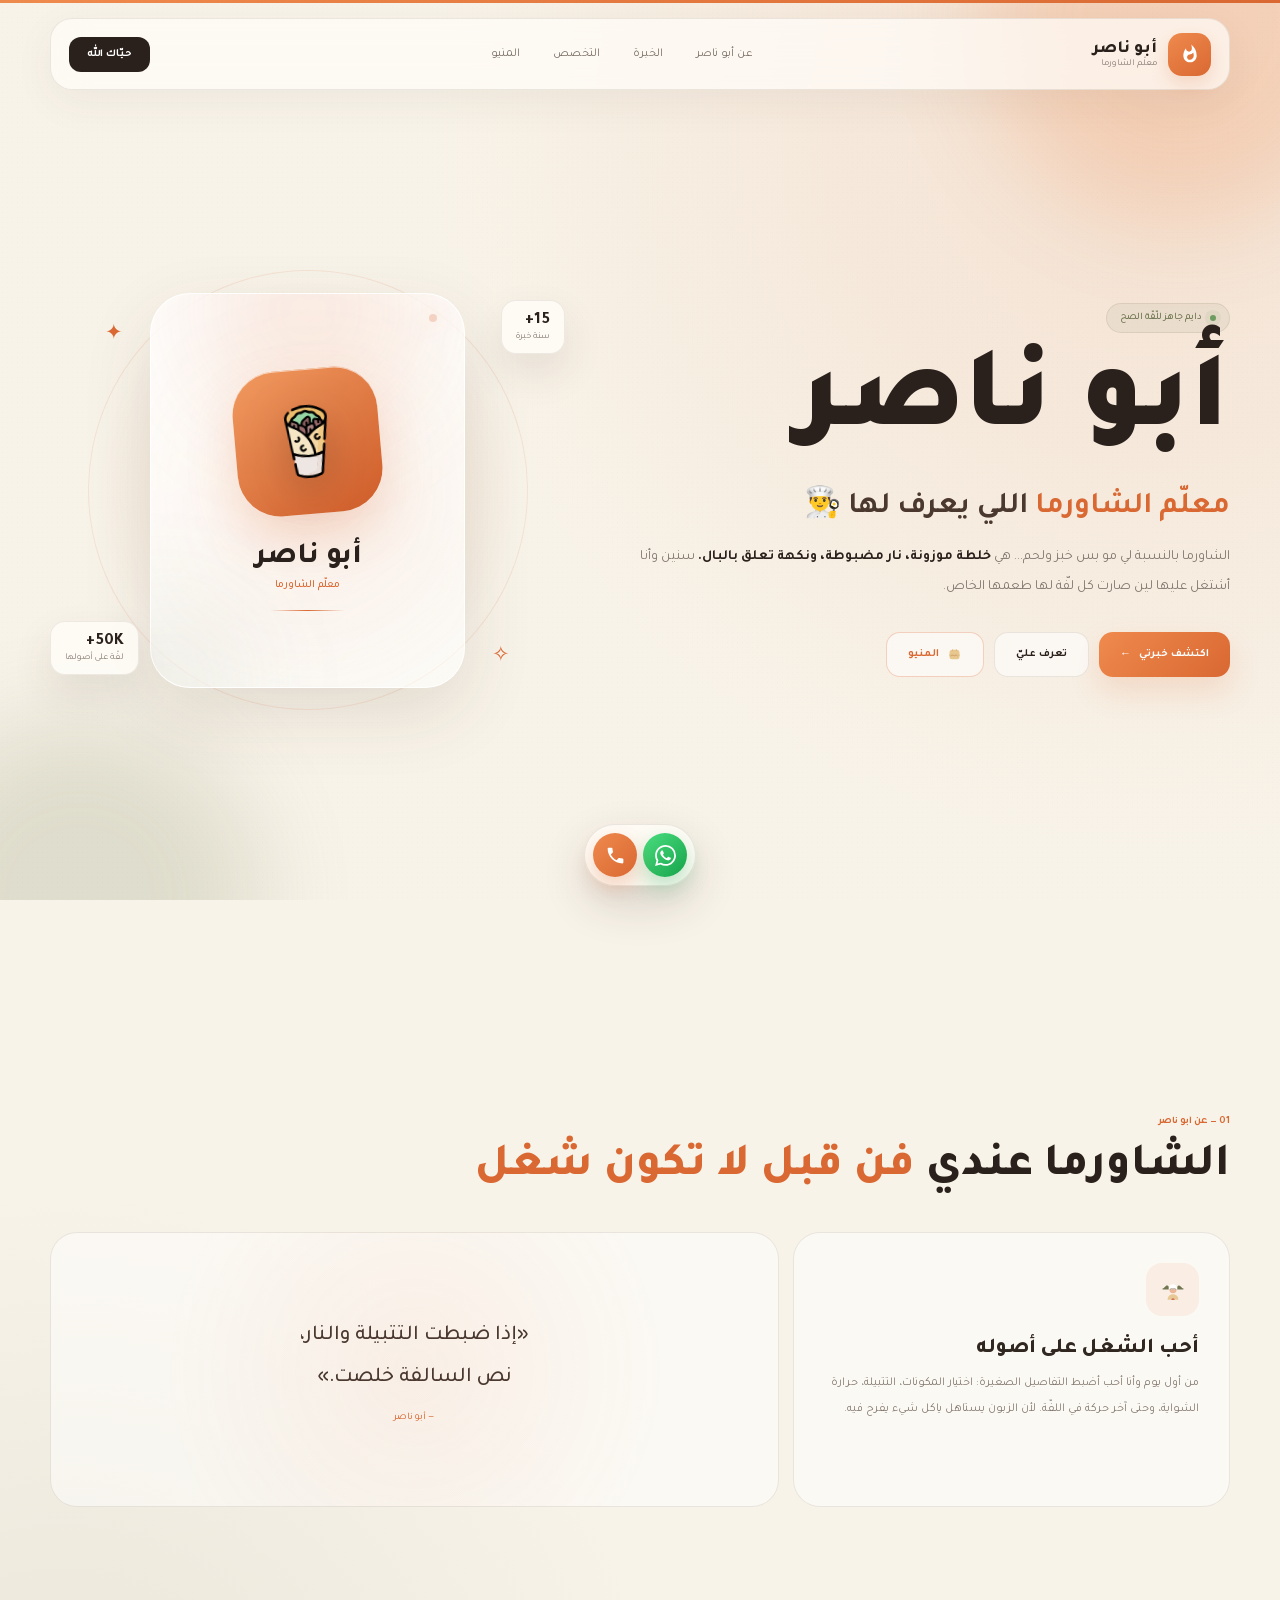
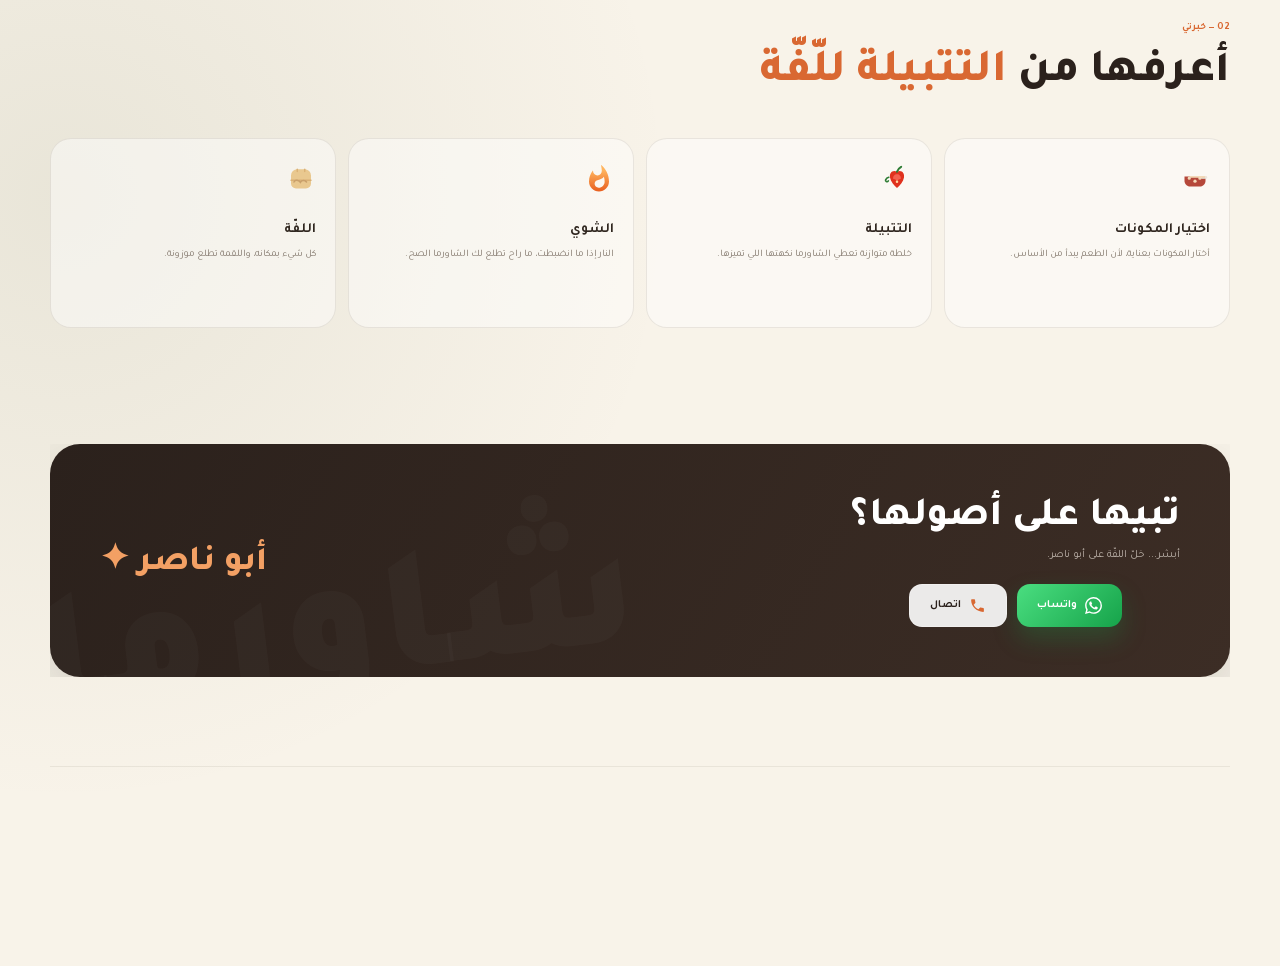
==== commit 3458beeb: "پنهان‌کردن شماره پشت آیکون‌ها: «اتصال» به‌جای شماره در فوتر و داک شناور فقط آیکون" ====
--- a/index.html
+++ b/index.html
@@ -12,10 +12,10 @@
 <link rel="icon" href="assets/icons/favicon.svg" type="image/svg+xml">
 
 <!-- Tajawal — محلي (Google Fonts) -->
-    <link rel="preload" as="font" href="assets/fonts/tajawal-arabic-400.woff2" type="font/woff2" crossorigin>
-    <link rel="preload" as="font" href="assets/fonts/tajawal-arabic-700.woff2" type="font/woff2" crossorigin>
-    <link rel="preload" as="font" href="assets/fonts/tajawal-arabic-900.woff2" type="font/woff2" crossorigin>
-    <link rel="preload" as="font" href="assets/fonts/tajawal-latin-400.woff2" type="font/woff2" crossorigin>
+    <link rel="preload" as="font" href="assets/fonts/tajawal-arabic-400.woff2" type="font/woff2">
+    <link rel="preload" as="font" href="assets/fonts/tajawal-arabic-700.woff2" type="font/woff2">
+    <link rel="preload" as="font" href="assets/fonts/tajawal-arabic-900.woff2" type="font/woff2">
+    <link rel="preload" as="font" href="assets/fonts/tajawal-latin-400.woff2" type="font/woff2">
     <link rel="stylesheet" href="assets/fonts/tajawal.css">
 
 <link rel="stylesheet" href="assets/css/style.css">
@@ -450,7 +450,7 @@
 
             <a href="tel:+98548471318" class="fc fc-tel">
                 <img class="icon" src="assets/icons/phone.svg" alt="" width="15" height="15">
-                054 847 1318
+                اتصال
             </a>
 
             <a href="https://wa.me/98548471318" target="_blank" rel="noopener" class="fc fc-wa">
@@ -483,10 +483,6 @@
 
 <div class="contact-dock" aria-label="تواصل معنا">
 
-    <span class="dock-num">
-        054 847 1318
-    </span>
-
     <a href="https://wa.me/98548471318" target="_blank" rel="noopener" class="dock-btn dock-wa" aria-label="واتساب">
         <img class="icon" src="assets/icons/whatsapp-white.svg" alt="" width="21" height="21">
     </a>
--- a/assets/css/style.css
+++ b/assets/css/style.css
@@ -1387,17 +1387,6 @@
     box-shadow:0 18px 45px rgba(43,33,28,.16);
 }
 
-.dock-num{
-    padding:0 8px 0 4px;
-
-    color:var(--brown);
-
-    font-size:12px;
-    font-weight:700;
-
-    white-space:nowrap;
-}
-
 .dock-btn{
     display:grid;
     place-items:center;
@@ -1489,6 +1478,29 @@
     }
 }
 
+@media(pointer:coarse), (hover:none), (max-width:800px){
+
+    .reveal{
+        animation:none !important;
+        opacity:1;
+        translate:0 0;
+        transition:none;
+    }
+}
+
+@media(pointer:fine) and (hover:hover){
+
+    .reveal:not(.show):not(.no-js){
+        opacity:0;
+        translate:0 26px;
+    }
+
+    .reveal.show{
+        opacity:1;
+        translate:0 0;
+    }
+}
+
 .no-js .reveal{
     opacity:1;
     translate:0 0;
@@ -1686,13 +1698,6 @@
 
     .contact-dock{
         bottom:10px;
-    }
-}
-
-@media(max-width:420px){
-
-    .dock-num{
-        display:none;
     }
 }
 
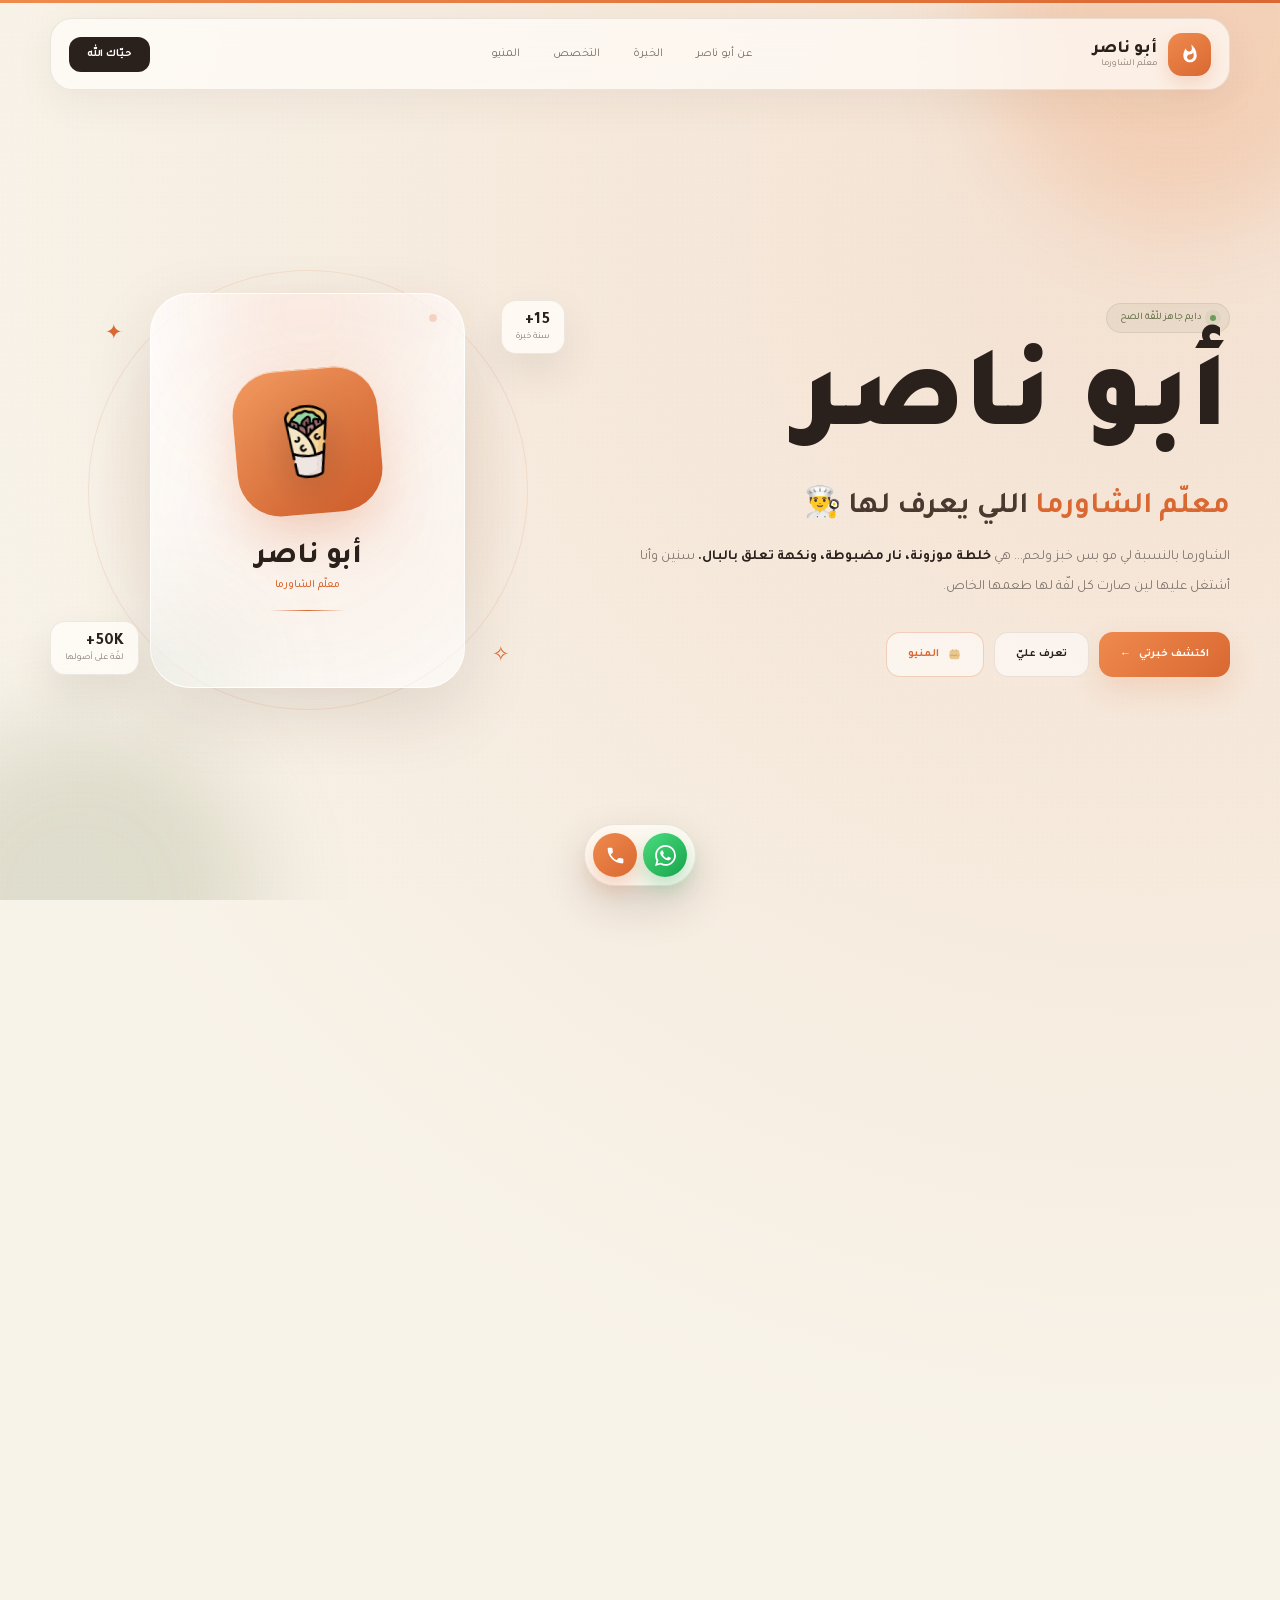
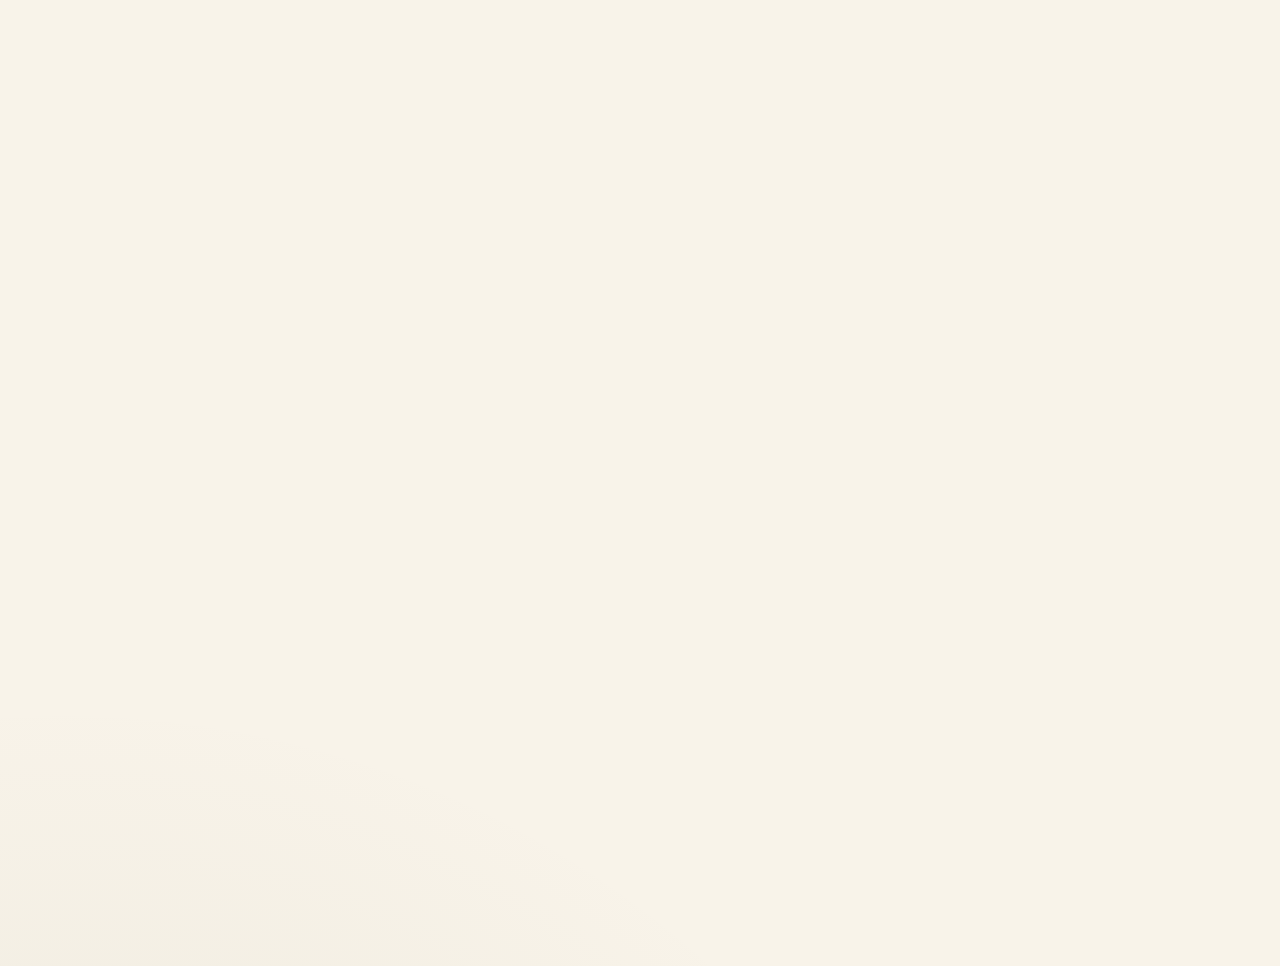
==== commit c863b9f9: "Update index.html" ====
--- a/index.html
+++ b/index.html
@@ -410,12 +410,12 @@
 
             <div class="signature-actions">
 
-                <a href="https://wa.me/98548471318" target="_blank" rel="noopener" class="sig-btn sig-wa">
+                <a href="https://wa.me/966548724549" target="_blank" rel="noopener" class="sig-btn sig-wa">
                     <img class="icon" src="assets/icons/whatsapp-white.svg" alt="" width="17" height="17">
                     واتساب
                 </a>
 
-                <a href="tel:+98548471318" class="sig-btn sig-tel">
+                <a href="tel:+966548724549" class="sig-btn sig-tel">
                     <img class="icon" src="assets/icons/phone.svg" alt="" width="17" height="17">
                     اتصال
                 </a>
@@ -448,12 +448,12 @@
 
         <div class="footer-contact">
 
-            <a href="tel:+98548471318" class="fc fc-tel">
+            <a href="tel:+966548724549" class="fc fc-tel">
                 <img class="icon" src="assets/icons/phone.svg" alt="" width="15" height="15">
                 اتصال
             </a>
 
-            <a href="https://wa.me/98548471318" target="_blank" rel="noopener" class="fc fc-wa">
+            <a href="https://wa.me/966548724549" target="_blank" rel="noopener" class="fc fc-wa">
                 <img class="icon" src="assets/icons/whatsapp.svg" alt="" width="15" height="15">
                 واتساب
             </a>
@@ -483,11 +483,11 @@
 
 <div class="contact-dock" aria-label="تواصل معنا">
 
-    <a href="https://wa.me/98548471318" target="_blank" rel="noopener" class="dock-btn dock-wa" aria-label="واتساب">
+    <a href="https://wa.me/966548724549" target="_blank" rel="noopener" class="dock-btn dock-wa" aria-label="واتساب">
         <img class="icon" src="assets/icons/whatsapp-white.svg" alt="" width="21" height="21">
     </a>
 
-    <a href="tel:+98548471318" class="dock-btn dock-tel" aria-label="اتصال">
+    <a href="tel:+966548724549" class="dock-btn dock-tel" aria-label="اتصال">
         <img class="icon" src="assets/icons/phone-white.svg" alt="" width="21" height="21">
     </a>
 
